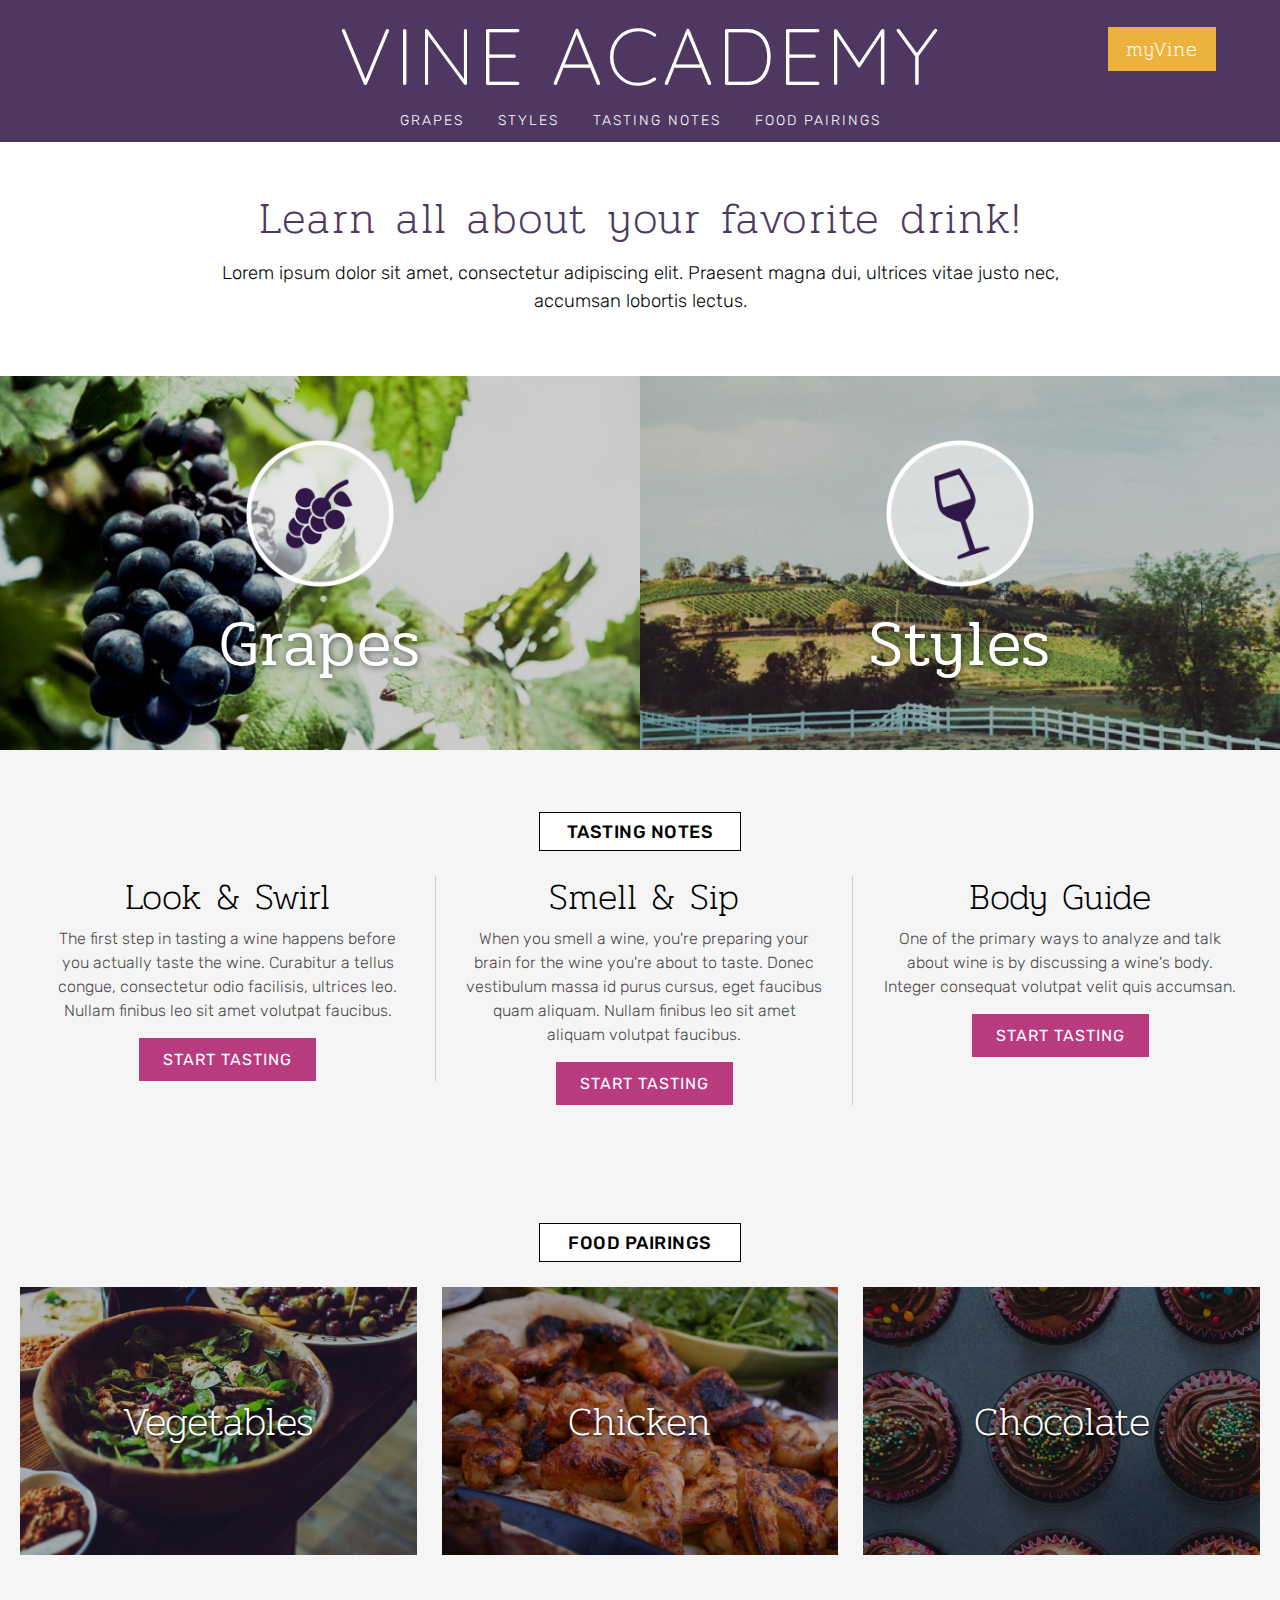
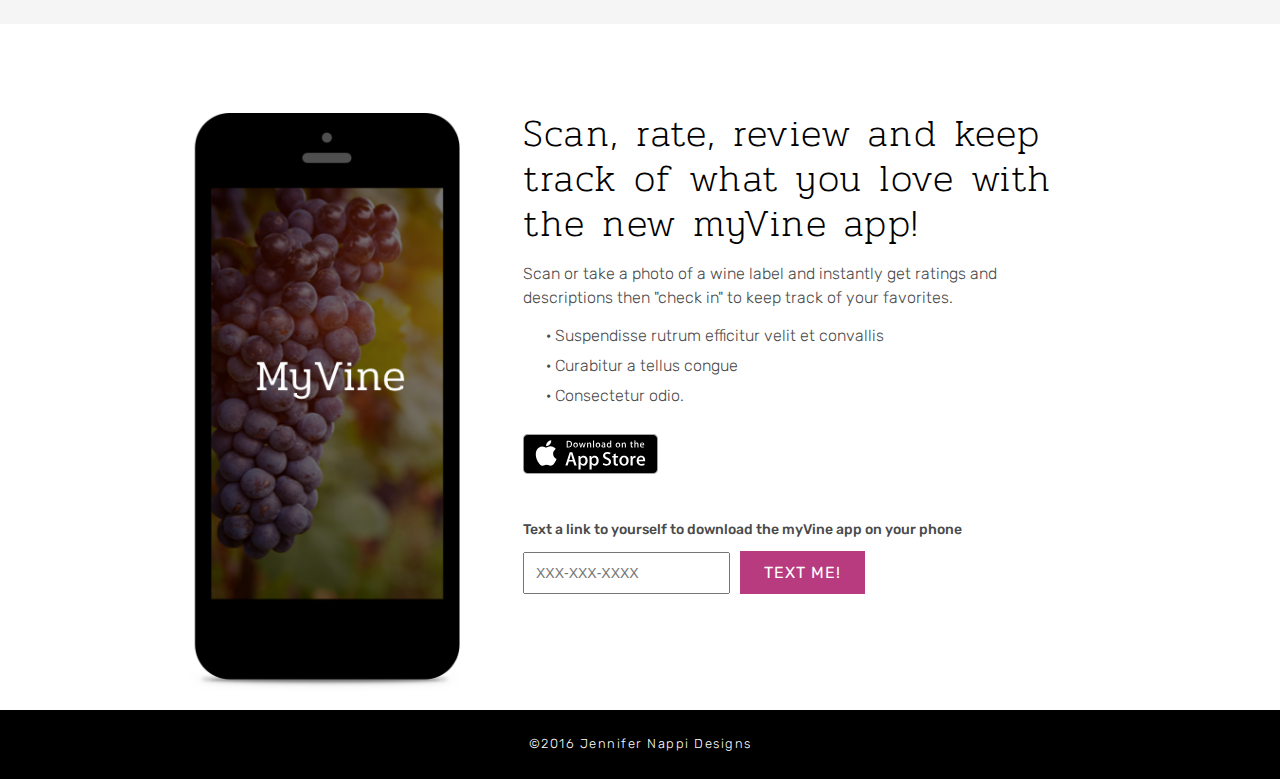
==== index.html @ 105e3cbd "changed js to https" ====
<html>

<head>
	<title>Vine Academy</title>

	<meta name="description" content="Learn all about wine">
	<meta name="viewport" content="width=device-width, initial-scale=1">

	<link href="https://fonts.googleapis.com/css?family=Pridi:200,300,400|Quicksand|Rubik:300,400,500" rel="stylesheet">

	<link rel="shortcut icon" href="images/favicon.ico" type="image/x-icon" />

	<link rel="stylesheet" href="css/reset.css">
	<link rel="stylesheet" href="css/styles.css">
	<link rel="stylesheet" href="css/animate.css">
</head>


<body>
	<div id="boundary">
		<div id="container">

			<!-- HEADER -->	
			<header> 
				<div class="largeHeader large">
					<div class="wrapper">
						<h1>Vine Academy</h1>
						<nav>
							<ul>
								<li><a href="grapes.html" class="standardNav">Grapes</a></li>
								<li><a href="winestyles.html" class="standardNav">Styles</a></li>
								<li><a href="tasting.html" class="standardNav">Tasting Notes</a></li>
								<li><a href="pairing.html" class="standardNav">Food Pairings</a></li>
							</ul>
						</nav>
						<button><a href="#">myVine</a></button>
						<!-- responsive nav -->
						<div class="mobileNav"> 
							<div class="menuBtn" id="menuBtn">&#9776;</div>
							<div class="responsiveMenu">
								<ul>
									<li><a href="grapes.html">Grapes</a></li>
									<li><a href="winestyles.html">Styles</a></li>
									<li><a href="tasting.html">Tasting Notes</a></li>
									<li><a href="pairing.html">Food Pairings</a></li>
									<li class="appButton"><a href="#" class="appButton">myVine</a></li>
								</ul>
							</div>
						</div><!-- responsive nav -->
					</div>
				</div>

				<div class="fixedHeader fixed">
					<div class="wrapper">
						<h1>Vine Academy</h1>
						<nav>
							<ul>
								<li><a href="grapes.html" class="standardNav">Grapes</a></li>
								<li><a href="winestyles.html" class="standardNav">Styles</a></li>
								<li><a href="tasting.html" class="standardNav">Tasting Notes</a></li>
								<li><a href="pairing.html" class="standardNav">Food Pairings</a></li>
								<li class="appButton"><a href="#" class="appButton">myVine</a></li>
							</ul>
						</nav>
						<!-- responsive nav -->
						<div class="mobileNav"> 
							<div class="menuBtn-fixed" id="menuBtn-fixed">&#9776;</div>
							<div class="responsiveMenu-fixed">
								<ul>
									<li><a href="grapes.html">Grapes</a></li>
									<li><a href="winestyles.html">Styles</a></li>
									<li><a href="tasting.html">Tasting Notes</a></li>
									<li><a href="pairing.html">Food Pairings</a></li>
									<li class="appButton"><a href="#" class="appButton">myVine</a></li>
								</ul>
							</div>
						</div><!-- responsive nav -->
					</div>
				</div>
			</header>


			<!-- INTRO -->
			<section class="wrapper">
				<div id="intro" class="clear">
					<h2>Learn all about your favorite drink!</h2>
					<p>Lorem ipsum dolor sit amet, consectetur adipiscing elit. Praesent magna dui, ultrices vitae justo nec, accumsan lobortis lectus.</p>
				</div>
			</section><!-- INTRO -->


			<!-- HERO TOUTS -->
			<section id="heroTouts">
				<div class="toutsWrapper">
					<a href="grapes.html">
					<div class="heroTout grapesTout alignleft">
						<img class="icon" src="images/grapesIcon_image.png">
						<!-- <p>Learn About<br><span>Grapes</span></p> -->
						<p class="grapesTitle">Grapes</p>
						<p class="grapesDek">Learn all about the different types of grapes.</p>
					</div>
					</a>
					<a href="winestyles.html">
					<div class="heroTout stylesTout alignleft">
						<img class="icon" src="images/stylesIcon_image.png">
						<!-- <p>Learn About<br><span>Styles</span></p> -->
						<p class='stylesTitle'>Styles</p>
						<p class="stylesDek">Learn all about the different styles of wine.</p>
					</div>
					</a>
				</div>
			</section><!-- LARGE TOUTS -->


			<!-- TASTING -->
			<section id="tastingWine" class="clear">
				<div class="wrapper">
					<div class="sectionTitleContainer">
						<div class="sectionTitleBox">
							<h5>Tasting Notes</h5>
						</div>
					</div>
					<div class="toutContainer">
						<div class="tout">
							<h2>Look &amp; Swirl</h2>
							<p>The first step in tasting a wine happens before you actually taste the wine. Curabitur a tellus congue, consectetur odio facilisis, ultrices leo. Nullam finibus leo sit amet volutpat faucibus.</p>
							<button><a href="#">Start Tasting</a></button>
						</div>

						<div class="tout">
							<h2>Smell &amp; Sip</h2>
							<p>When you smell a wine, you&apos;re preparing your brain for the wine you&apos;re about to taste. Donec vestibulum massa id purus cursus, eget faucibus quam aliquam. Nullam finibus leo sit amet aliquam volutpat faucibus.</p>
							<button><a href="#">Start Tasting</a></button>
						</div>

						<div class="tout">
							<h2>Body Guide</h2>
							<p>One of the primary ways to analyze and talk about wine is by discussing a wine&apos;s body. Integer consequat volutpat velit quis accumsan.</p>
							<button><a href="#">Start Tasting</a></button>
						</div>
					</div>
				</div>
			</section><!-- TASTING -->


			<!-- PAIRING -->
			<section id="pairingFood" class="clear">
				<div class="wrapper">
					<div class="sectionTitleContainer">
						<div class="sectionTitleBox">
							<h5>Food Pairings</h5>
						</div>
					</div>

					<div class="toutContainer effects">
						<div id="vegTout" class="img pairingTout">
							<img src="images/veg_image.jpg" alt="Vegetables">
							<h2 class="pairingToutTitle">Vegetables<br><span class="dek">Make the process of squeezing veggies into your diet more delicious!</span></h2>
							<div class="overlay">
								<a href="#" class="expand"></a>
								<p>We're all trying to squeeze more veggies into our diets. Learning to pair wine with vegetables makes the process even more delicious!</p>
								<button class="overlayButton"><a href="#">Read More</a></button>
							</div>
						</div>
						<div id="chickenTout" class="img pairingTout">
							<img src="images/chicken_image.jpg" alt="Chicken">
							<h2 class="pairingToutTitle">Chicken<br><span class="dek">The tricks to figuring out what style of wine best pairs with poultry.</span></h2>
							<div class="overlay">
								<a href="#" class="expand"></a>
								<p>What wine goes with chicken seems like a straightforward question. Learn the tricks to figuring out what style of wine best pairs with different types of poultry.</p>
								<button class="overlayButton"><a href="#">Read More</a></button>
							</div>
						</div>
						<div id="chocTout" class="img pairingTout">
							<img src="images/chocolate_image.jpg" alt="Chocolate">
							<h2 class="pairingToutTitle">Chocolate<br><span class="dek">Chocolate. Wine. Two of the greatest things in existence.</span></h2>
							<div class="overlay">
								<a href="#" class="expand"></a>
								<p>Chocolate. Wine. Two of the greatest things in existence. So what happens if you put the two together? Magic, that's what.</p>
								<button class="overlayButton"><a href="#">Read More</a></button>
							</div>
						</div>
					</div>
				</div>
			</section><!-- PAIRING -->


			<!-- APP TOUT -->
			<section id=appTout class="clear">
				<div class="wrapper">
					<section class="appSection">
						<!-- <section class="appContent"> -->
						<div class="device alignleft">
							<img src="images/app.png" alt="App Image" class="appImage">
						</div>
						<div id="appCopy" class="alignleft">
							<h2>Scan, rate, review and keep track of what you love with the new myVine app!</h2>
							<p>Scan or take a photo of a wine label and instantly get ratings and descriptions then "check in" to keep track of your favorites.</p>
							<p class="bullets">&middot; Suspendisse rutrum efficitur velit et convallis<br>
								&middot; Curabitur a tellus congue<br>
								&middot; Consectetur odio.</p>
								<img src="images/Download_on_the_App_Store_Badge_US-UK_135x40.svg" alt="App Store" class="appStoreBadge">
								<div id="textLink">
									<p>Text a link to yourself to download the myVine app on your phone</p>
									<input id="phoneNumber" type="text" placeholder="XXX-XXX-XXXX" />
									<button id="textButton"><a>text me!</a></button>
									<div id="alertBox"></div>
								</div>
							</div>
							<!-- </section> -->
						</section>
					</div>
				</section><!-- APP TOUT -->




				<!-- FOOTER -->
				<footer>
					<div class="wrapper">
						<p>&copy;2016 Jennifer Nappi Designs</p>
					</div>
				</footer><!-- FOOTER -->


			</div> <!-- Container -->

		</div> <!-- Boundary -->

		<script src="https://ajax.googleapis.com/ajax/libs/jquery/2.1.3/jquery.min.js"></script>
		<!-- <script src="https://code.jquery.com/ui/1.12.0/jquery-ui.js"></script> -->

		<script src="js/vineAcademy.js"></script>

	</body>

	</html>
---- css/styles.css ----
//font-family: 'Rubik', sans-serif;
//font-family: 'Quicksand', sans-serif;
//font-family: 'Pridi', serif;

/* ----- SETUP ----- */

.alignright {
	float: right;
}

.alignleft {
	float: left;
}

.clear {
	clear: both;
}


/* ----- BASE STYLES ----- */

#boundary {
	background-color: #E9E9E9;
}

#container {
	max-width: 1600px;
	margin: 0 auto;
	display: block;
	background-color: white;
    box-shadow: 0px 1px 8px rgba(0, 0, 10, .3);
    position: relative;
}

.wrapper {
	max-width: 1240px;
	margin: 0 auto;
}

body {
	color: #4A4A4A;
	font-size: 16px;
	line-height: 1.5;
	font-family: 'Rubik', Arial, sans-serif;
	font-weight: 300;
	background-color: #FFFFFF;
}

button {
	background-color: #B83A7F;
	padding: 12px;
	border: none;
	margin: 0 auto;
	display: block;
	transition: all 0.3s ease 0s;
}

button a {
	color: #FFFFFF;
	text-transform: uppercase;
	text-decoration: none;
	font-family: 'Rubik', arial, sans-serif;
	font-size: 16px;
	font-weight: 400;
	letter-spacing: 1px;
	padding: 12px;
}

button:hover {
	background-color: #871B56;
}

button:focus {
	outline: 0;
}

.sectionTitleContainer {
	padding-top: 5%;
}

.sectionTitleBox {
	background-color: #FFFFFF;
	border: 1px solid black;
	max-width: 200px;
	margin: 0 auto;
}

.sectionTitleBox h5 {
	color: black;
	text-transform: uppercase;
	padding: 3% 0% 2% 0%;
	text-align: center;
	letter-spacing: .5;
	font-size: 18px;
	font-weight: 500;
}


/* ----- HEADER - Base Styles ----- */


header h1 {
	font-family: 'Quicksand', sans-serif;
	color: #FFFFFF;
	font-weight: lighter;
	text-transform: uppercase;
	letter-spacing: 3px;
}

header ul {
	text-align: center;
}

header ul li {
	display: inline-block;
}

header ul li a.standardNav {
	color: white;
	text-decoration: none;
	text-transform: uppercase;
	letter-spacing: 2px;
	font-size: 14px;
	margin: 0px 15px 0px 15px;
	padding-bottom: 2px;
	position: relative;
}

header ul li a.standardNav:hover {
	color: white;
}

header ul li a.standardNav:before {
	content: "";
	position: absolute;
	width: 100%;
	height: 2px;
	bottom: 0;
	left: 0;
	background-color: #B83A7F;
	visibility: hidden;
	-webkit-transform: scaleX(0);
	transform: scaleX(0);
	-webkit-transition: all 0.3s ease-in-out 0s;
	transition: all 0.3s ease-in-out 0s;
}

header ul li a.standardNav:hover:before {
	visibility: visible;
	-webkit-transform: scaleX(1);
	transform: scaleX(1);
}


/* ----- HEADER - LARGE ----- */

.largeHeader {
	background-color: #4E3862;
	width: 100%;
	/*overflow: hidden;*/
	z-index: 9;
}

.large {
	margin-top: 0px;
}

.largeHeader h1 {
	font-size: 80px;
	text-align: center;
	margin: 0px;
	padding: 15px 0px 0px 0px;
	line-height: 1;
}

.largeHeader button {
	background-color: #EDB23E;
	position: absolute;
    top: 27px;
    right: 5%;
	display: inline-block;
	transition: all 0.3s ease 0s;
	padding: 6px;
}

.largeHeader button a {
	font-family: 'Pridi', serif;
	color: white;
	text-transform: none;
	font-weight: 200;
	font-size: 20px;
}

.largeHeader button:hover {
	background-color: #E59800;
}

.largeHeader ul {
	/*margin: 0 auto;*/
	padding: 13px 0px 10px 0px;
}


/* ----- HEADER - FIXED ----- */

.fixedHeader {
    position:fixed;
    top:0;
    width:100%;
    background-color: #4E3862;
    box-shadow: 0px 1px 5px rgba(0, 0, 0, .5);
    transition: all ease .5s;
    z-index: 9;
    max-width: 1600px;
}

.fixed {
	margin-top: -150px;
}

.fixedHeader h1 {
	font-size: 44px;
	color: #FFFFFF;
	padding-top: 15px;
	margin-left: 3%;
	padding: 0px;
	float: left;
}

.fixedHeader nav {
	float: right;
}

.fixedHeader ul {
	padding: 12px 15px 10px 0px;
}

.fixedHeader ul li a.standardNav {
    margin: 0px 0px 0px 20px;
}

.fixedHeader ul li.appButton {
	background-color: #EDB23E;
	padding: 6px 10px;
	margin-left: 20px;
	transition: all 0.3s ease-in-out 0s;
}

.fixedHeader ul li.appButton:hover {
	background-color: #E59800;
}

.fixedHeader ul li a.appButton {
	font-family: 'Pridi', serif;
	color: white;
	text-transform: none;
	text-decoration: none;
	font-weight: 200;
	font-size: 20px;
	letter-spacing: 1px;
	padding: 2%;
}


/* ----- RESPONSIVE NAV ----- */

#mobileNav {
	/*float: right;*/
	/*display: none;*/
}

.menuBtn, .menuBtn-fixed {
	background: none;
 	position: absolute;
	top: 0;
	left: 0;
	line-height: 45px;
	padding: 7px 15px 0px 15px;
	color: #fff;
	border: 0;
	font-size: 1.4em;
	font-weight: bold;
	cursor: pointer;
	outline: none;
	display: none;
	z-index: 11;
}

.responsiveMenu, .responsiveMenu-fixed {
	display: none;
	transition: all 0.3s ease 0s;
	z-index: 5;
}

.responsiveMenu ul, .responsiveMenu-fixed ul {
	background-color: rgba(255, 255, 255, 0.95);
	text-align: left;
	width: 200px;
	box-shadow: 0px 1px 8px rgba(0, 0, 10, .3);
	position: fixed;
	z-index: 6;
	left: 0;
	padding: 13px 0px 0px 0px;
}

.responsiveMenu li, .responsiveMenu-fixed li {
	display: block;
	padding: 7% 3%;
}

.responsiveMenu a, .responsiveMenu-fixed a {
	color: #311748;
	text-decoration: none;
	text-transform: uppercase;
	letter-spacing: 1px;
	font-size: 14px;
	font-weight: 500;
	margin: 0px 15px 0px 15px;
	padding-bottom: 2px;
	position: relative;
}

.responsiveMenu a:hover, .responsiveMenu-fixed a:hover {
	color: #B83A7F;
}

.responsiveMenu ul li.appButton, .responsiveMenu-fixed ul li.appButton {
	background-color: #EDB23E;
	padding: 10px 15px;
	margin-top: 4%;
}

.responsiveMenu ul li a.appButton, .responsiveMenu-fixed ul li a.appButton {
	font-family: 'Pridi', serif;
	color: white;
	text-transform: none;
	text-decoration: none;
	font-weight: 200;
	font-size: 20px;
	letter-spacing: 1px;
	padding-right: 18%;
}


/* ----- INTRO ----- */

#intro {
	margin: 0 auto;
	max-width: 900px;
	padding: 2%;
}

#intro h2 {
	text-align: center;
	font-family: 'Pridi', serif;
	font-weight: 200;
	font-size: 2.75em;
	color: #4E3862;
	letter-spacing: 1.5;
	line-height: 1.1;
	padding: 3% 0% 1% 0%;
}

#intro p {
	text-align: center;
	font-size: 1.15em;
	line-height: 1.5;
	color: black;
	padding: 1% 0% 4% 0%;
}


/* ----- HERO TOUTS ----- */

.toutsWrapper {
	/* taking this out allows images to be full width of browwser
	max-width: 1240px;*/
	margin: 0 auto;
}

.heroTout {
	padding: 0% 0%;
	/*margin: 0px 0px 30px 0px;*/
	display: inline-block;
}

.grapesTout {
	background: url("../images/AboutGrapes_hpimage.jpg") left center no-repeat;
	background-size: cover;
	width: 50%;
	display: inline-block;
	overflow: hidden;
}

.stylesTout {
	background: url("../images/AboutStyles_hpimage.jpg") right center no-repeat;
	background-size: cover;
	width: 50%;
	display: inline-block;
	overflow: hidden;
}

.icon {
    display: block;
    max-width: 23%;
    margin: 0 auto;
    padding: 10% 0 6% 0;
}

.grapesTitle, .stylesTitle {
	font-family: 'Pridi', serif;
    color: white;
    letter-spacing: 2;
    line-height: 26px;
    text-shadow: 1px 1px 7px rgba(0, 0, 0, .6);
    font-size: 5vw;
    text-align: center;
    padding: 1% 0 4% 0%;
}

.grapesDek, .stylesDek {
	color: white;
    font-size: 1.25vw;
    font-family: 'Rubik', Arial, sans-serif;
    font-weight: 300;
    letter-spacing: 1;
    line-height: 1.75;
    text-shadow: 1px 1px 7px rgba(0, 0, 0, .6);
    text-align: center;
    padding: 2% 8% 4% 8%;
	background: linear-gradient(bottom, rgba(0,0,0,.9), rgba(0,0,0,0));
  	background: -webkit-linear-gradient(bottom, rgba(0,0,0,.9), rgba(0,0,0,0));
  	background: -moz-linear-gradient(bottom, rgba(0,0,0,.9), rgba(0,0,0,0));
  	-webkit-animation-duration: .5s;
  	-moz-animation-duration: .5s;
  	animation-duration: .5s;
  	opacity: 0;
}

/* ----- TASTING ----- */

#tastingWine {
	background-color: #F5F5F5;
	overflow: hidden;
	width: 100%;
	padding-bottom: 2%;
}

.toutContainer {
	/*width: 100%;*/
	padding: 2% 0%;
}

.tout {
	width: 29%;
	padding: 0% 2.25%;
	border-right: 1px solid #cccccc;
	margin: 0px 0px 30px 0px;
	display: inline-block;
	float: left;
}

.tout:last-child {
	border: none;
	padding-right: 0px;
}

.toutContainer h2 {
	text-align: center;
	font-family: 'Pridi', serif;
	font-weight: 200;
	font-size: 36px;
	line-height: 1.15;
	color: black;
	padding: 0px 0px 10px 0px;
}

.tout p {
	padding: 0px 0px 15px 0px;
	text-align: center;
}


/* ----- PAIRING ----- */

#pairingFood {
	background-color: #F5F5F5;
	overflow: hidden;
	width: 100%;
	padding-bottom: 5%;
}

.pairingTout {
	margin: 0% 2% 4% 0%;
	/*display: inline-block;*/
}

.pairingTout:last-child {
	margin-right: 0%;
}

.effects .img {
  position: relative;
  float: left;
  margin-bottom: 5px;
  width: 32%;
  overflow: hidden;
}

.effects .img img {
  display: block;
  margin: 0;
  padding: 0;
  max-width: 100%;
  height: auto;
  position: absolute;
  overflow: hidden;
}

.overlay {
  display: block;
  position: absolute;
  z-index: 2;
  background: rgba(0, 0, 0, 0.7);
  overflow: hidden;
  -webkit-transition: all 0.65s;
  -moz-transition: all 0.65s;
  -o-transition: all 0.65s;
  transition: all 0.65s;
  bottom: 0;
  left: 0;
  right: 0;
  width: 100%;
  height: 0;
}

a.expand {
  display: block;
  position: absolute;
  z-index: 3;
  left: 0;
  right: 0;
  bottom: 50%;
  margin: 0 auto -30px auto;
}

.img.hover .overlay {
  height: 100%;
}

.pairingTout h2 {
	text-align: center;
	font-family: 'Pridi', serif;
	font-weight: 200;
	font-size: 40px;
	color: white;
	text-shadow: 1px 1px 3px rgba(0, 0, 0, .75);
	position: relative;
	padding: 28% 0;
	background-color: rgba(0, 0, 0, .3);
}

.pairingTout .dek {
	padding: 3% 10% 0% 10%;
    color: white;
    text-align: center;
    text-shadow: 1px 1px 3px rgba(0, 0, 0, .85);
    position: relative;
    display: none;
	font-size: 16px;
	line-height: 1.5;
	font-family: 'Rubik', Arial, sans-serif;
	font-weight: 300;
}

.pairingTout .overlay p {
	padding: 8% 6% 3% 6%;
    font-family: 'Pridi', serif;
    font-weight: 200;
    letter-spacing: 1;
    color: white;
    text-align: center;
    display: block;
    line-height: 1.35;
    font-size: 18px;
}

.overlayButton {
	padding: 12px 6px;
}

.overlayButton a {
	font-size: 14px;
	padding: 12px;
}

/* ----- APP TOUT ----- */


#appTout .appSection {
	max-width: 900px;
    margin: 0px auto;
    padding: 6%;
}

#appTout .device {
	max-width: 280px;
	width: 30%
}

#appTout .appImage {
	margin: 5% 5% 6% 0%;
	max-width: 280px;
	width: 100%;
}

#appCopy {
	max-width: 63%;
    margin-left: 7%;
}

#appTout h2 {
	font-family: 'Pridi', serif;
	font-weight: 200;
	font-size: 38px;
	color: black;
	letter-spacing: 1.5;
	line-height: 45px;
	padding: 2% 0% 1% 0%;
}

#appTout p {
	padding-top: 2%;
}

#appTout .bullets {
	padding: 2% 0% 0% 4%;
	line-height: 30px;
}

#appTout .appStoreBadge {
	padding: 4% 0;
}

#appTout #textLink {
	margin: 2% 0 0 0;
}

#appTout #textLink p {
	font-weight: 500;
	font-size: 14px;
}

#appTout #textLink input {
	padding: 11px;
	font-size: 14px;
	margin-top: 2%
}

#appTout #textLink button {
	display: inline-block;
	margin: 2% 1%;
}

#alertBox {
	font-size: 13px;
	font-weight: 500;
	padding: 2% 0;
	opacity: 0;
}

#textLink input:focus {
	outline: 0;
}



/* ----- FOOTER ----- */


footer {
	background-color: black;
	width: 100%;
	overflow: hidden;
}

footer p {
	font-size: 13px;
	letter-spacing: 1.5;
	text-align: center;
	color: white;
	padding: 2% 0%;
}




/**** media query ****/
@media (max-width: 1024px) {
	.fixedHeader ul li.appButton {
		display: none;
	}
	.fixedHeader ul {
   		margin-top: 10px;
	}
	.largeHeader button {
		display: none;
	}
	#appTout h2 {
		font-size: 34px;
	}

  /* hero touts */
  	.grapesDek, .stylesDek {
	    font-size: 1.5vw;
	    padding: 1% 6% 4% 6%;
	    line-height: 1.5;
	}

  /* pairing touts */
	.pairingTout .overlay p {
		font-size: 16px;
		line-height: 1.25;
		padding: 8% 8% 4% 8%;
	}
}

/**** media query ****/
@media (max-width: 900px) {
  /* header */
	.menuBtn-fixed {
		display: block;
	}
	.fixedHeader h1 {
		font-size: 40px;
		text-align: center;
		float: none;
	}
	.fixedHeader nav {
		display: none;
	}
	.fixedHeader {
		height: inherit;
	}
	.fixedHeader ul {
		margin: 0;
	}
	.fixedHeader ul li.appButton {
		display: block;
		margin: 0;
	}

  /* hero touts */
  	.grapesDek, .stylesDek {
	    font-size: 1.75vw;
	    padding: 1% 4% 4% 4%;
	}

  /* pairing tout */
	.pairingTout h2 {
		font-size: 34px;
		padding: 28% 0;
	}
	.pairingTout .overlay p {
		font-size: 14px;
	}

  /* app tout */
	#appCopy {
    	max-width: 60%;
	}
	#appTout h2 {
		font-size: 30px;
		line-height: 36px;
	}
	#appTout p {
    	font-size: 16px;
	}
	#appTout #textlink p {
    	font-size: 13px;
	}
}


/**** media query ****/
@media (max-width: 700px) {

  /* header */
	.largeHeader h1 {
		font-size: 62px;
		padding: 15px 0px 0px 0px;
	}


  /* intro */
	#intro h2 {
		font-size: 2.5em;
		/*margin-top: 10%;*/
	}
	#intro p {
		font-size: 18px;
		padding: 2% 0% 3% 0%;
	}

  /* hero touts */
	.grapesTout {
		width: 100%; 
	}
	.stylesTout {
		width: 100%; 
	}
	.icon {
		max-width: 25%;
	}
	.grapesTitle, .stylesTitle {
		font-size: 12vw;
	}
  	.grapesDek, .stylesDek {
	    font-size: 2.75vw;
	    padding: 3% 4% 4% 0;
	}

  /* section titles */
	.sectionTitleBox {
		max-width: 150px;
		margin: 5px auto;
	}

	.sectionTitleBox h5 {
		font-size: 15px;
	}

  /* tasting wine touts */
	.tout {
		width: 85%;
    	border: none;
    	display: block;
    	margin: 0 auto 30px auto;
    	float: none;
	}
	.toutContainer h2 {
		padding: 0;
	}
	.toutContainer p {
		padding: 12px 20px;
	}


  /* pairing touts */
	.effects .img {
		width: 85%;
    	border: none;
    	display: block;
    	margin: 0 auto 10px auto;
    	float: none;
	}
	.pairingTout h2 {
		padding: 25% 0;
		font-size: 44px;
	}
	.pairingTout:last-child {
		margin: 0 auto 30px auto;
	}
	.pairingTout .overlay p {
		font-size: 18px;
		line-height: 1.5;
		padding: 15% 8% 6% 8%;
	}
}


/*********************************/
@media (max-width: 560px) {

  /* header */
	.largeHeader {
		position: fixed;
		margin-bottom: 30px;
		box-shadow: 0px 1px 5px rgba(0, 0, 0, .5);
	}
	.largeHeader h1 {
		font-size: 28px;
		padding: 10px 0px;
		text-align: center;
	}
	.fixedHeader {
		display: none;
	}
	.fixedHeader .mobileNav {
		display: none;
	}
	.responsiveMenu ul {
		position: fixed;
	}

  /* large header responsive */
	.menuBtn {
		display: block;
	    padding-top: 3px;
	}
	.largeHeader nav {
		display: none;
	}

  /* fixed header responsive */
	.fixedHeader h1 {
		display: none;
	}

	.fixedHeader nav {
		display: none;
	}

  /* intro */
	#intro h2 {
		font-size: 2.25em;
		margin-top: 50px;
	}
	#intro p {
		font-size: 16px;
		padding: 2% 0% 3% 0%;
	}

  /* pairing touts */
	.pairingTout h2 {
		font-size: 36px;
		padding: 15% 0;
		background-color: rgba(0, 0, 0, .5);
	}
	.pairingTout .dek {
		display: block;
	}
	.pairingTout .overlay p {
		display: none;
	}
	.overlay {
  		display: none;
  	}

  /* app tout */
	#appTout .device {
		display: none;
	}
	#appCopy {
    	max-width: 100%;
    	margin-left: 0;
	}
}
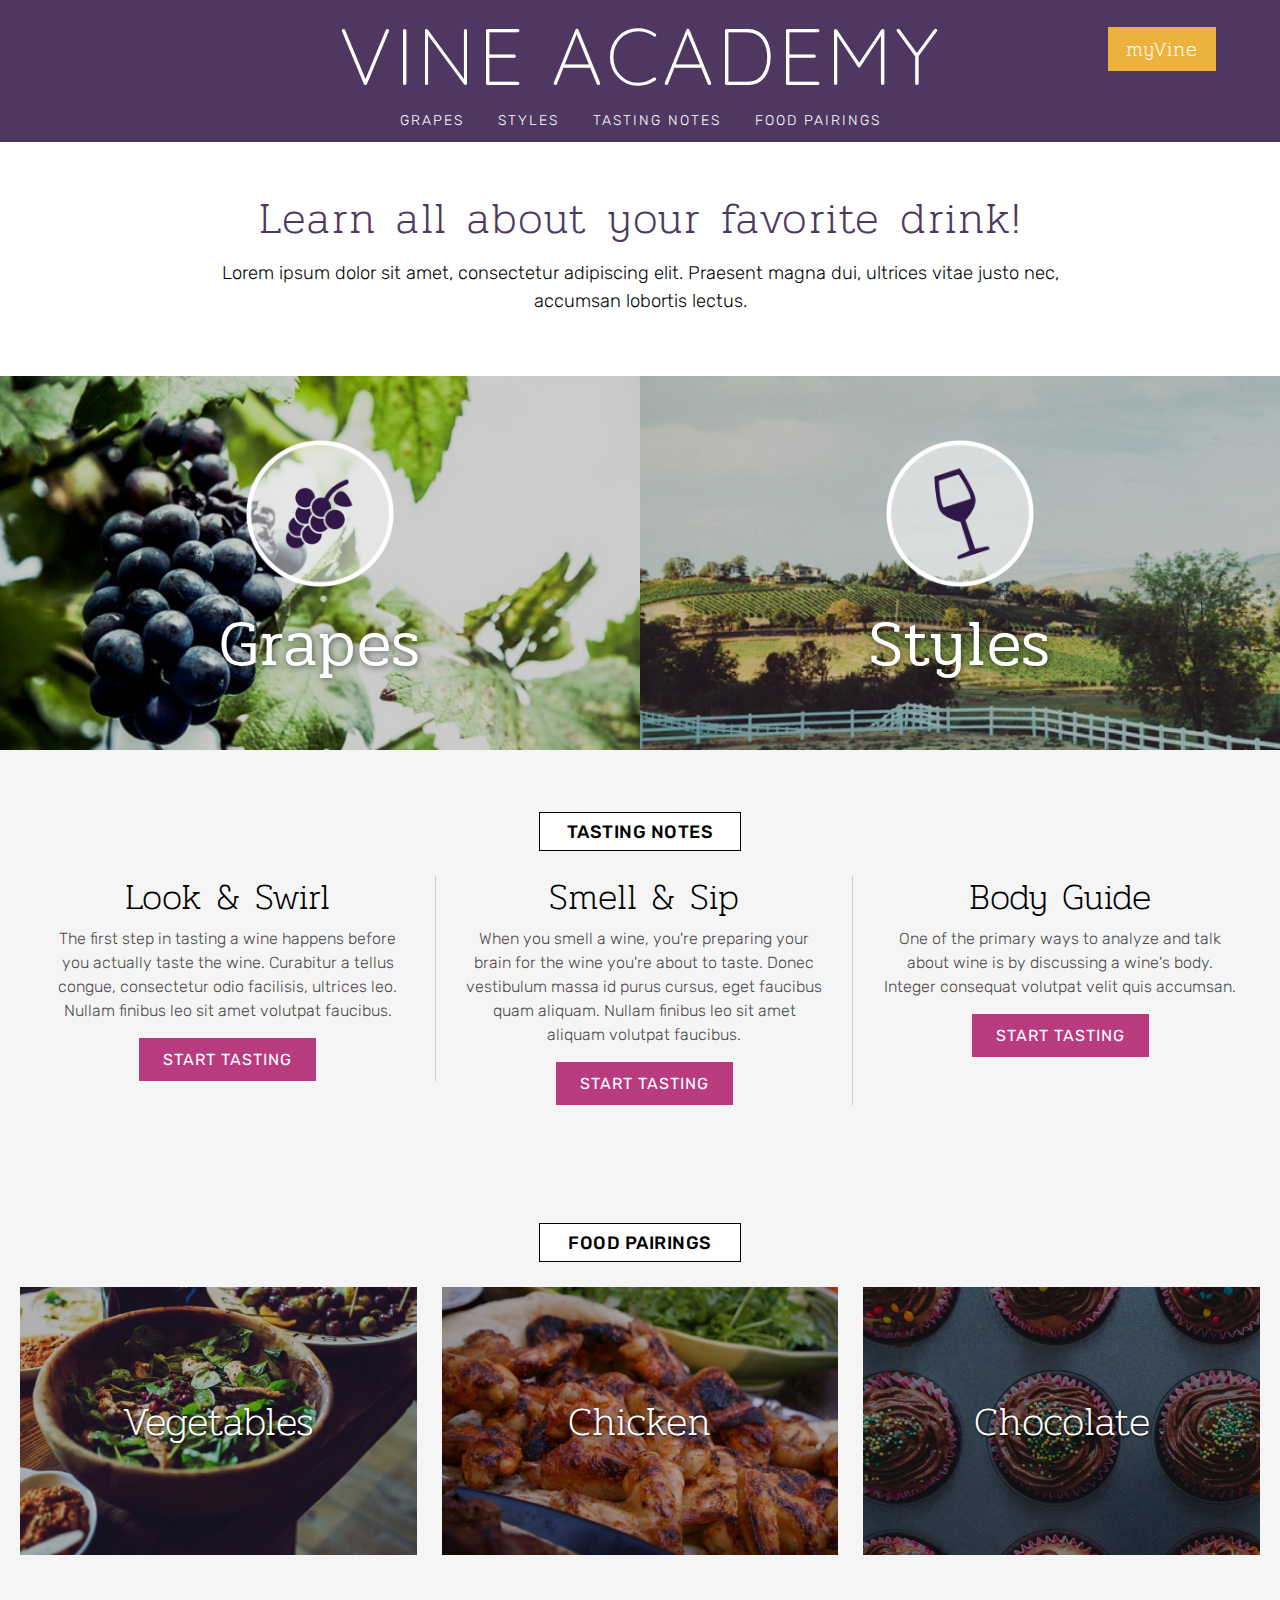
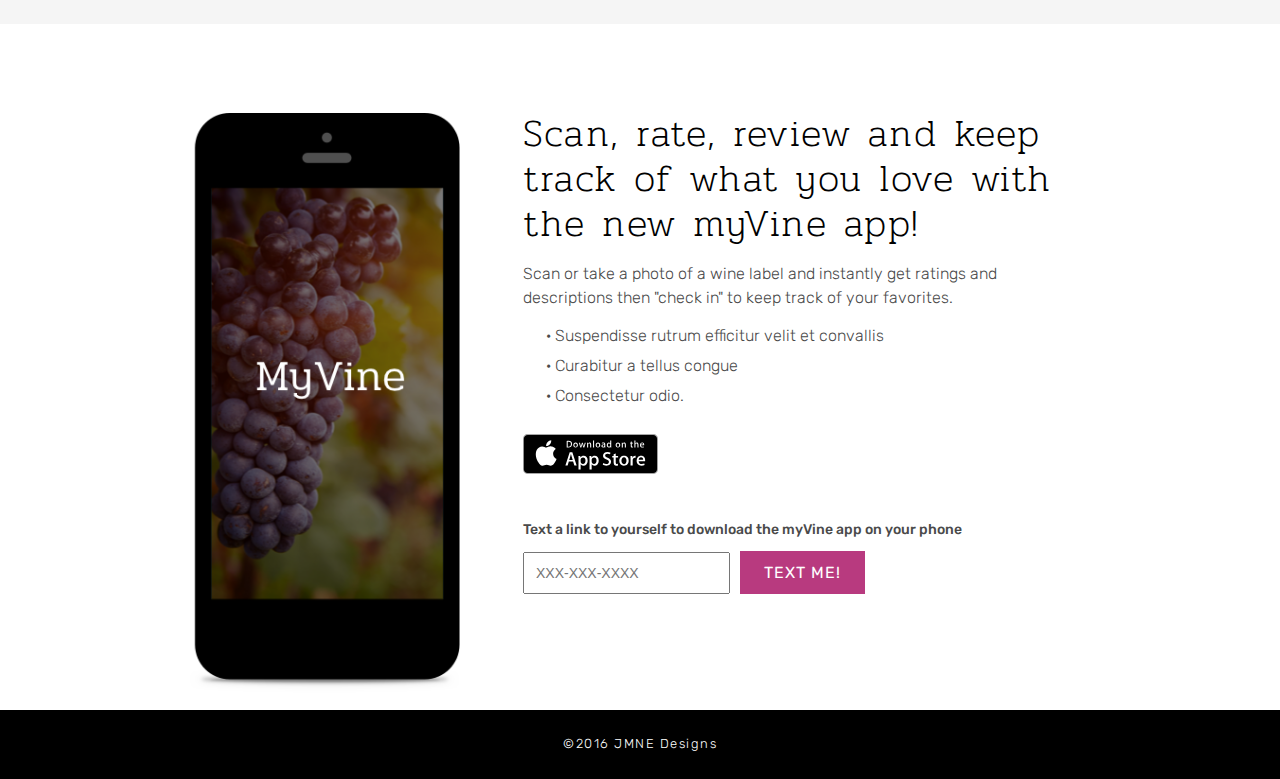
==== commit 2a1cfeb4: "additional content" ====
--- a/index.html
+++ b/index.html
@@ -218,7 +218,7 @@
 				<!-- FOOTER -->
 				<footer>
 					<div class="wrapper">
-						<p>&copy;2016 Jennifer Nappi Designs</p>
+						<p>&copy;2016 JMNE Designs</p>
 					</div>
 				</footer><!-- FOOTER -->
 
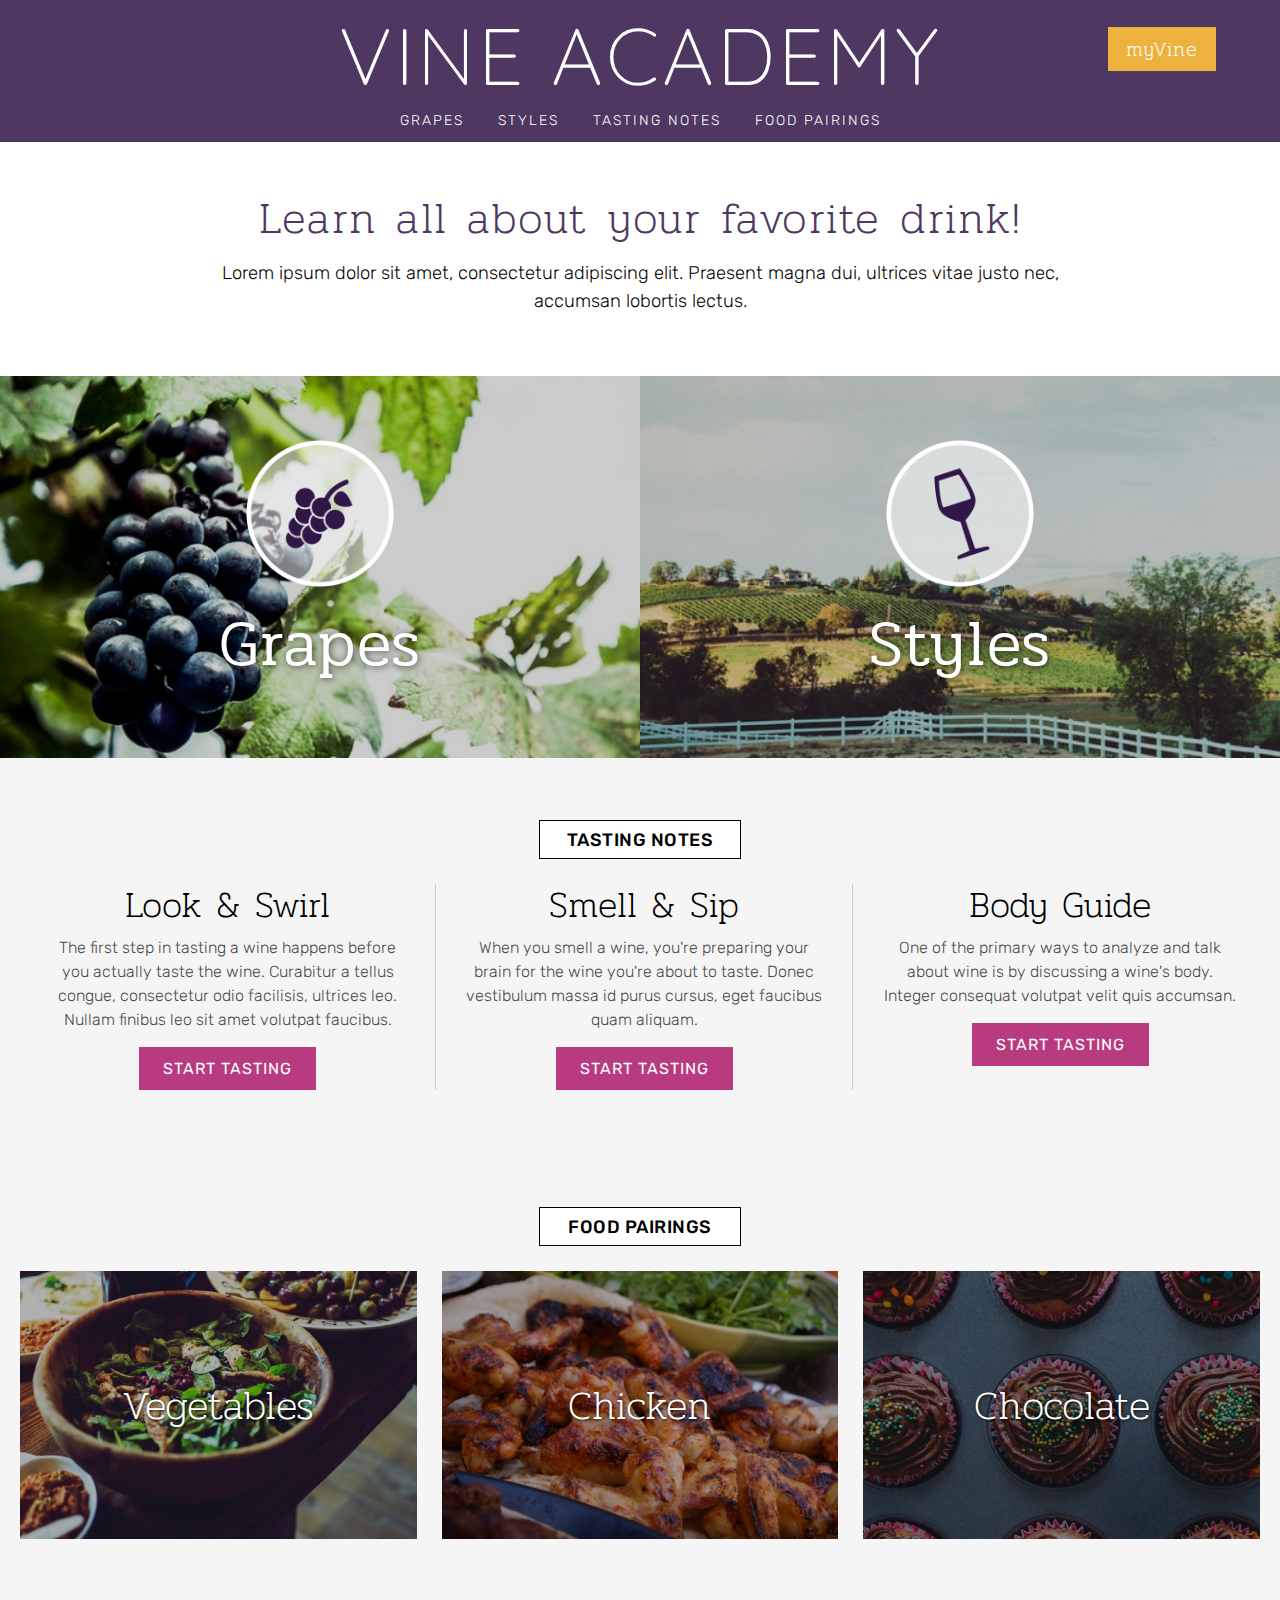
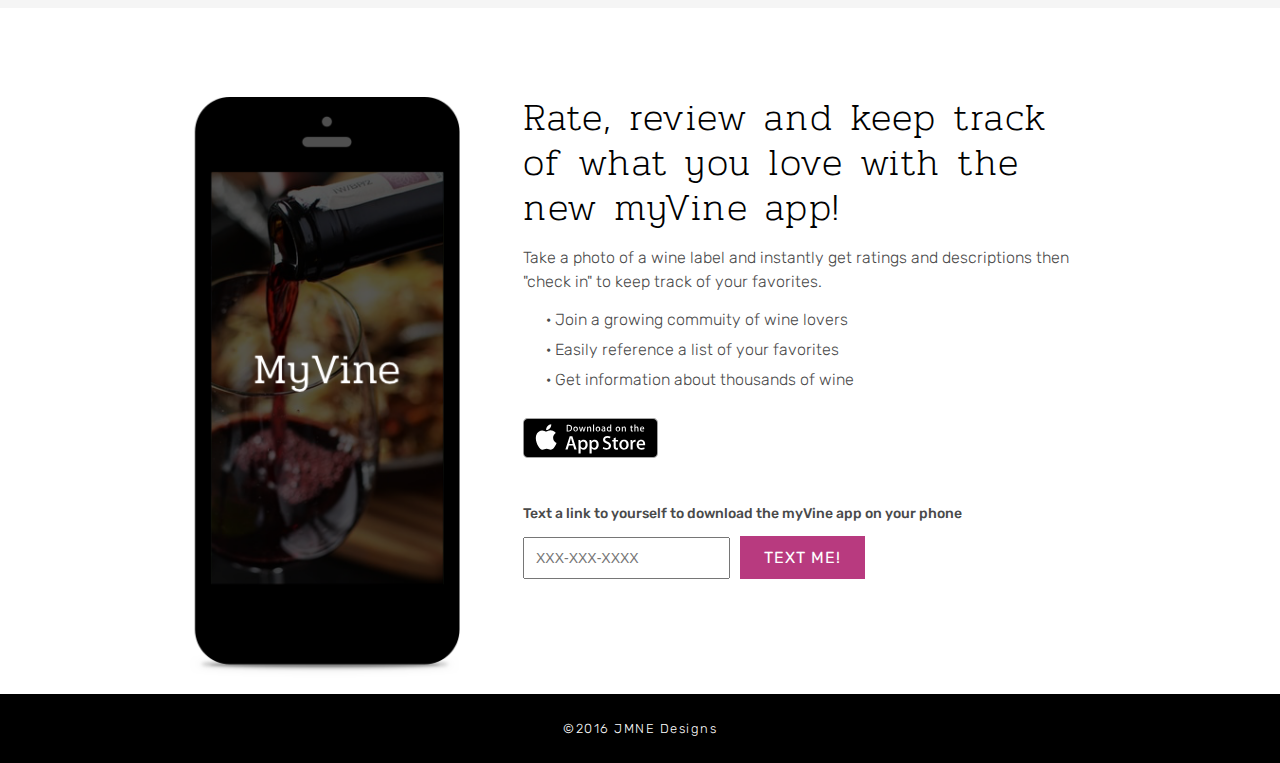
==== commit 6760dd7d: "copy/image/code updates" ====
--- a/index.html
+++ b/index.html
@@ -129,7 +129,7 @@
 
 						<div class="tout">
 							<h2>Smell &amp; Sip</h2>
-							<p>When you smell a wine, you&apos;re preparing your brain for the wine you&apos;re about to taste. Donec vestibulum massa id purus cursus, eget faucibus quam aliquam. Nullam finibus leo sit amet aliquam volutpat faucibus.</p>
+							<p>When you smell a wine, you&apos;re preparing your brain for the wine you&apos;re about to taste. Donec vestibulum massa id purus cursus, eget faucibus quam aliquam.</p>
 							<button><a href="#">Start Tasting</a></button>
 						</div>
 
@@ -194,11 +194,11 @@
 							<img src="images/app.png" alt="App Image" class="appImage">
 						</div>
 						<div id="appCopy" class="alignleft">
-							<h2>Scan, rate, review and keep track of what you love with the new myVine app!</h2>
-							<p>Scan or take a photo of a wine label and instantly get ratings and descriptions then "check in" to keep track of your favorites.</p>
-							<p class="bullets">&middot; Suspendisse rutrum efficitur velit et convallis<br>
-								&middot; Curabitur a tellus congue<br>
-								&middot; Consectetur odio.</p>
+							<h2>Rate, review and keep track of what you love with the new myVine app!</h2>
+							<p>Take a photo of a wine label and instantly get ratings and descriptions then "check in" to keep track of your favorites.</p>
+							<p class="bullets">&middot; Join a growing commuity of wine lovers<br>
+								&middot; Easily reference a list of your favorites<br>
+								&middot; Get information about thousands of wine</p>
 								<img src="images/Download_on_the_App_Store_Badge_US-UK_135x40.svg" alt="App Store" class="appStoreBadge">
 								<div id="textLink">
 									<p>Text a link to yourself to download the myVine app on your phone</p>
--- a/css/styles.css
+++ b/css/styles.css
@@ -295,7 +295,7 @@
 .responsiveMenu ul, .responsiveMenu-fixed ul {
 	background-color: rgba(255, 255, 255, 0.95);
 	text-align: left;
-	width: 200px;
+	width: 180px;
 	box-shadow: 0px 1px 8px rgba(0, 0, 10, .3);
 	position: fixed;
 	z-index: 6;
@@ -420,14 +420,14 @@
 
 .grapesDek, .stylesDek {
 	color: white;
-    font-size: 1.25vw;
+    font-size: 1.05vw;
     font-family: 'Rubik', Arial, sans-serif;
     font-weight: 300;
     letter-spacing: 1;
     line-height: 1.75;
     text-shadow: 1px 1px 7px rgba(0, 0, 0, .6);
     text-align: center;
-    padding: 2% 8% 4% 8%;
+    padding: 4% 8% 4% 8%;
 	background: linear-gradient(bottom, rgba(0,0,0,.9), rgba(0,0,0,0));
   	background: -webkit-linear-gradient(bottom, rgba(0,0,0,.9), rgba(0,0,0,0));
   	background: -moz-linear-gradient(bottom, rgba(0,0,0,.9), rgba(0,0,0,0));
@@ -756,6 +756,11 @@
 	    padding: 1% 4% 4% 4%;
 	}
 
+  /* tasting touts */
+	.toutContainer p {
+		font-size: 15px;
+	}
+
   /* pairing tout */
 	.pairingTout h2 {
 		font-size: 34px;
@@ -770,11 +775,11 @@
     	max-width: 60%;
 	}
 	#appTout h2 {
-		font-size: 30px;
-		line-height: 36px;
+		font-size: 28px;
+    	line-height: 34px;
 	}
 	#appTout p {
-    	font-size: 16px;
+    	font-size: 15px;
 	}
 	#appTout #textlink p {
     	font-size: 13px;
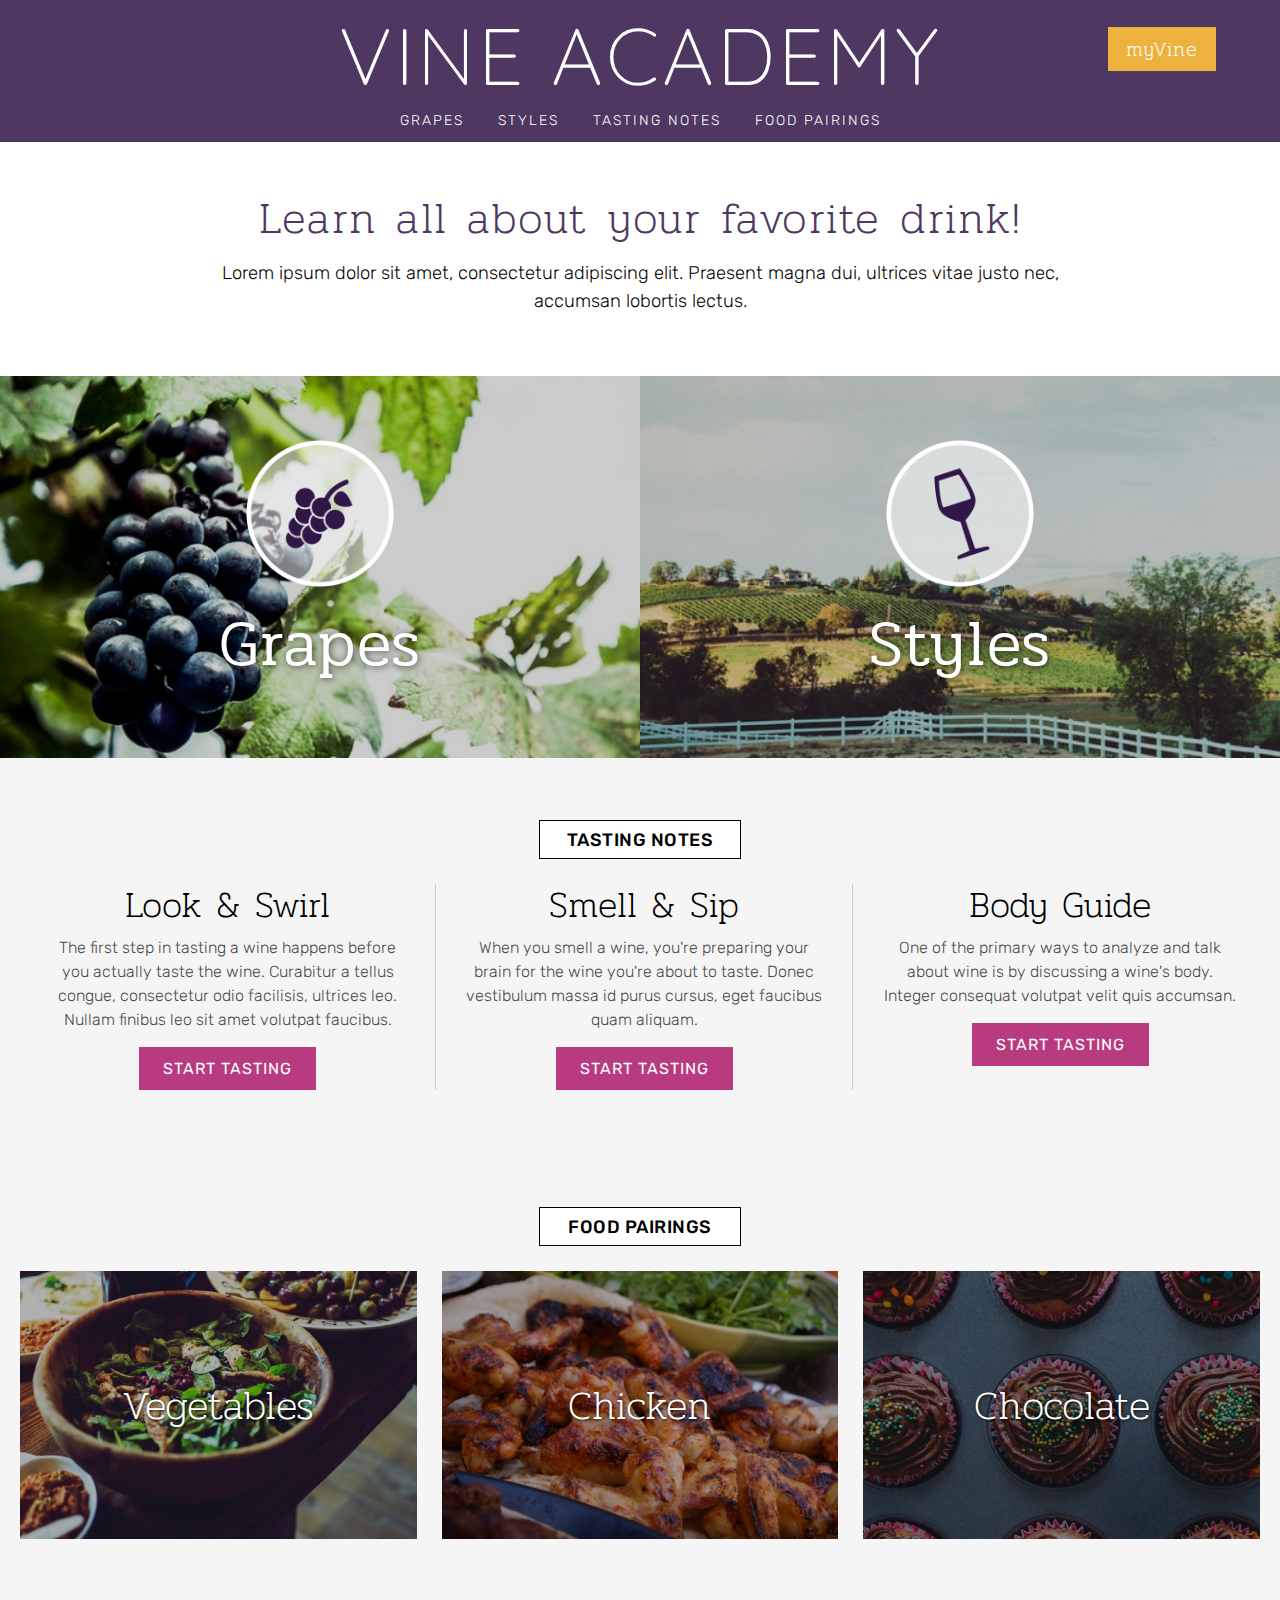
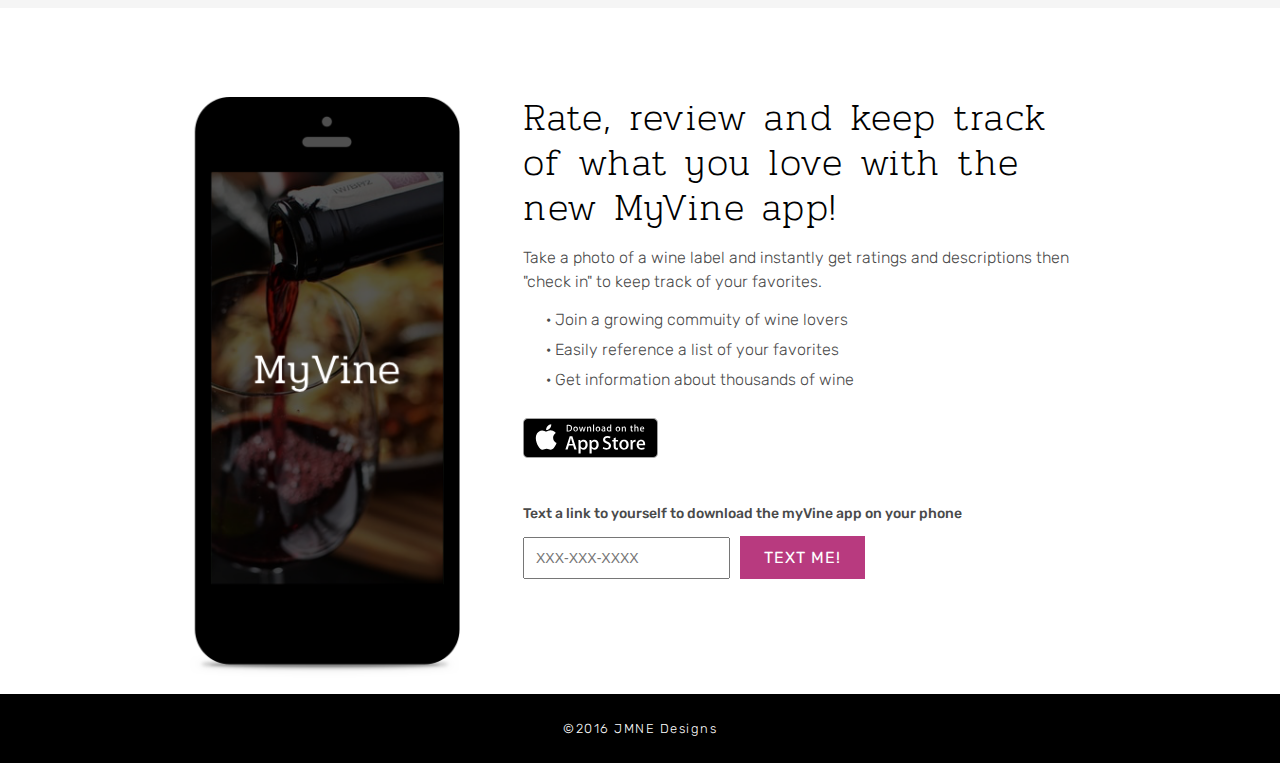
==== commit 1a8d38ff: "minor style tweaks" ====
--- a/index.html
+++ b/index.html
@@ -97,7 +97,7 @@
 						<img class="icon" src="images/grapesIcon_image.png">
 						<!-- <p>Learn About<br><span>Grapes</span></p> -->
 						<p class="grapesTitle">Grapes</p>
-						<p class="grapesDek">Learn all about the different types of grapes.</p>
+						<p class="grapesDek">Learn about the different wine grapes.</p>
 					</div>
 					</a>
 					<a href="winestyles.html">
@@ -105,7 +105,7 @@
 						<img class="icon" src="images/stylesIcon_image.png">
 						<!-- <p>Learn About<br><span>Styles</span></p> -->
 						<p class='stylesTitle'>Styles</p>
-						<p class="stylesDek">Learn all about the different styles of wine.</p>
+						<p class="stylesDek">Learn about the classic styles of wine.</p>
 					</div>
 					</a>
 				</div>
@@ -194,7 +194,7 @@
 							<img src="images/app.png" alt="App Image" class="appImage">
 						</div>
 						<div id="appCopy" class="alignleft">
-							<h2>Rate, review and keep track of what you love with the new myVine app!</h2>
+							<h2>Rate, review and keep track of what you love with the new MyVine app!</h2>
 							<p>Take a photo of a wine label and instantly get ratings and descriptions then "check in" to keep track of your favorites.</p>
 							<p class="bullets">&middot; Join a growing commuity of wine lovers<br>
 								&middot; Easily reference a list of your favorites<br>
--- a/css/styles.css
+++ b/css/styles.css
@@ -427,6 +427,7 @@
     line-height: 1.75;
     text-shadow: 1px 1px 7px rgba(0, 0, 0, .6);
     text-align: center;
+    /*text-transform: uppercase;*/
     padding: 4% 8% 4% 8%;
 	background: linear-gradient(bottom, rgba(0,0,0,.9), rgba(0,0,0,0));
   	background: -webkit-linear-gradient(bottom, rgba(0,0,0,.9), rgba(0,0,0,0));
@@ -832,24 +833,23 @@
 	}
 
 	.sectionTitleBox h5 {
-		font-size: 15px;
+		font-size: 14px;
 	}
 
   /* tasting wine touts */
 	.tout {
-		width: 85%;
+		width: 90%;
     	border: none;
     	display: block;
-    	margin: 0 auto 30px auto;
+    	margin: 0 auto 40px auto;
     	float: none;
 	}
 	.toutContainer h2 {
 		padding: 0;
 	}
 	.toutContainer p {
-		padding: 12px 20px;
-	}
-
+		padding: 12px 0;
+	}
 
   /* pairing touts */
 	.effects .img {
@@ -871,6 +871,12 @@
 		line-height: 1.5;
 		padding: 15% 8% 6% 8%;
 	}
+
+  /* buttons */
+	button a {
+		font-size: 15px;
+		padding: 5px;
+	}
 }
 
 
@@ -920,10 +926,12 @@
 	#intro h2 {
 		font-size: 2.25em;
 		margin-top: 50px;
+		padding-right: 2%;
+    	padding-left: 2%;
 	}
 	#intro p {
 		font-size: 16px;
-		padding: 2% 0% 3% 0%;
+		padding: 2% 2% 3% 2%;
 	}
 
   /* pairing touts */
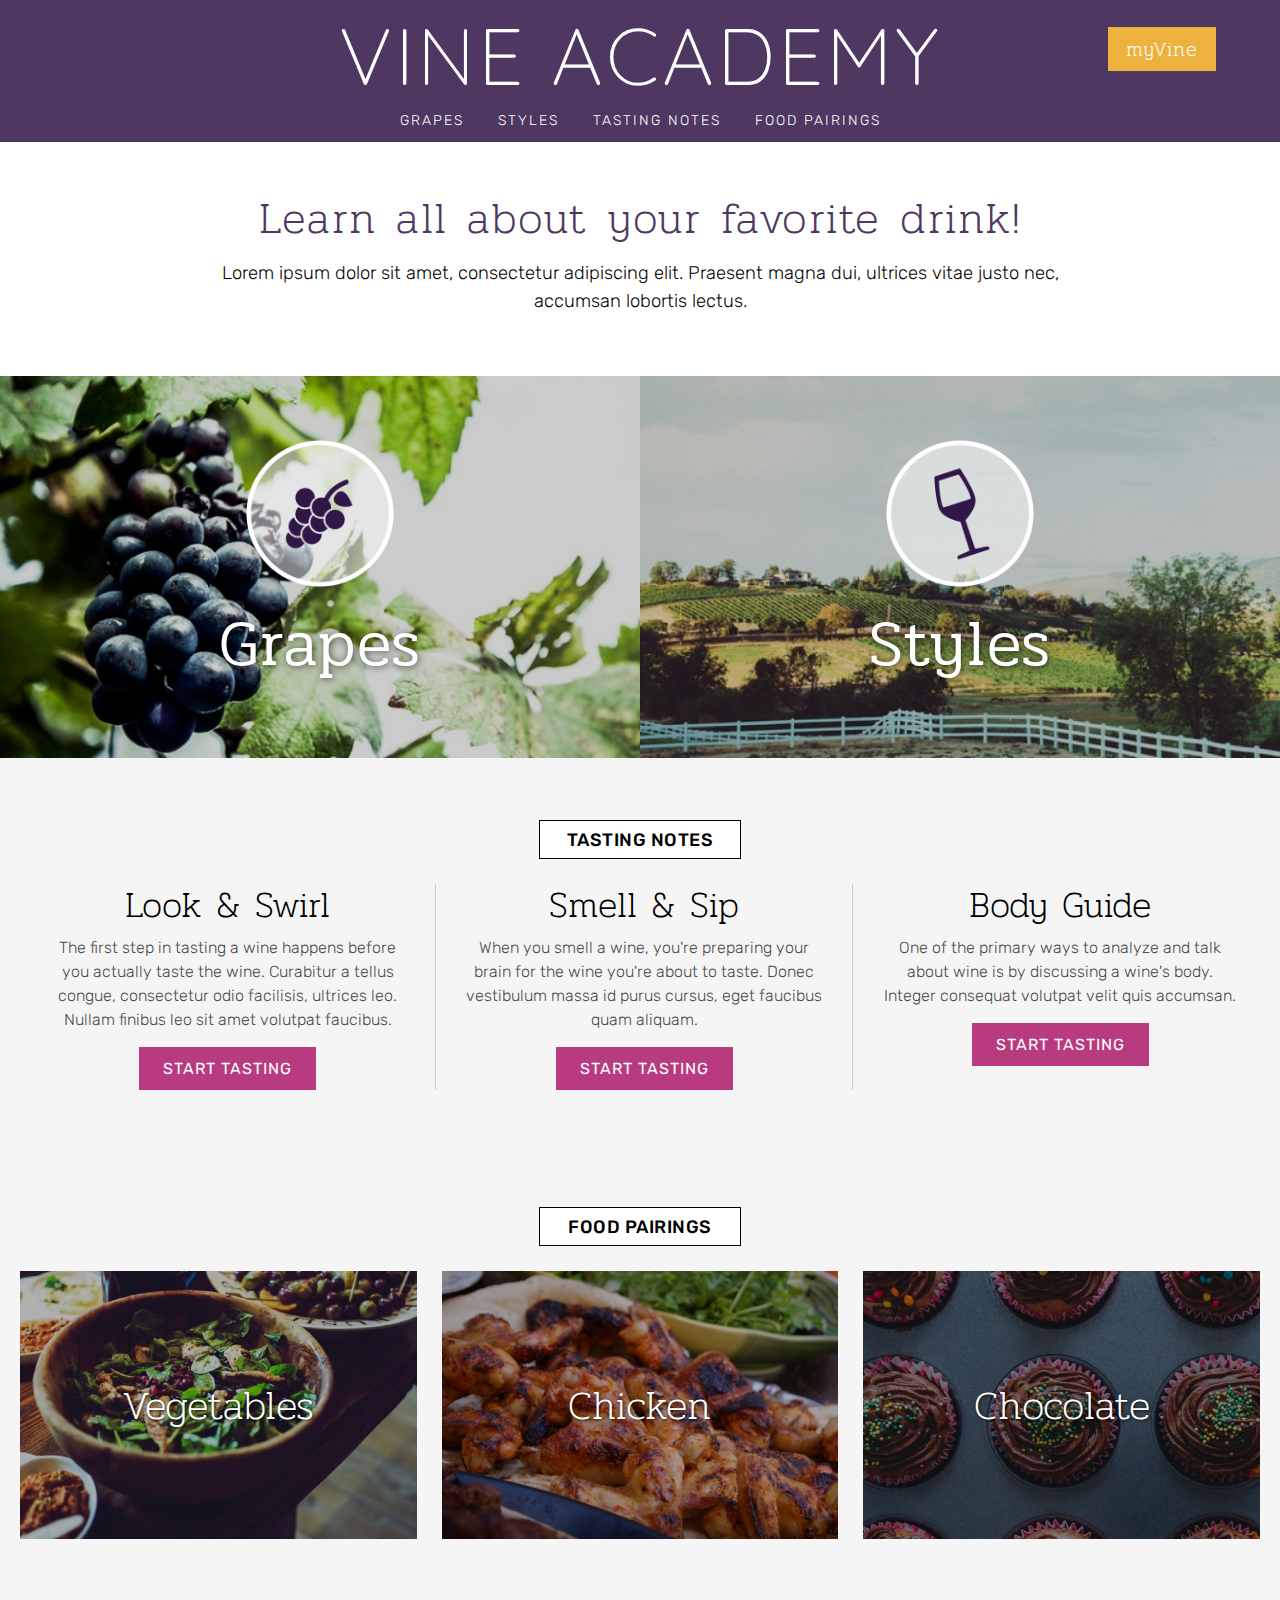
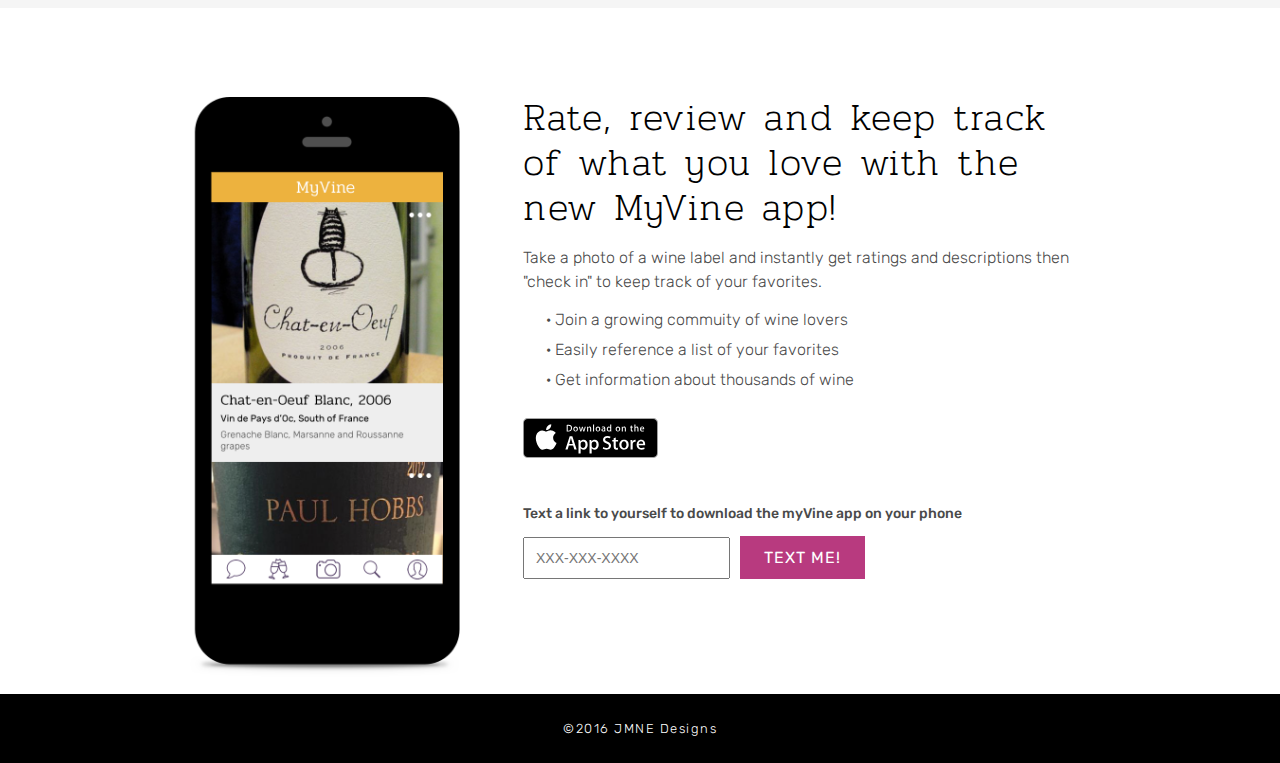
==== commit 73928939: "updates to app tout" ====
--- a/index.html
+++ b/index.html
@@ -191,7 +191,7 @@
 					<section class="appSection">
 						<!-- <section class="appContent"> -->
 						<div class="device alignleft">
-							<img src="images/app.png" alt="App Image" class="appImage">
+							<img src="images/app2.png" alt="App Image" class="appImage">
 						</div>
 						<div id="appCopy" class="alignleft">
 							<h2>Rate, review and keep track of what you love with the new MyVine app!</h2>
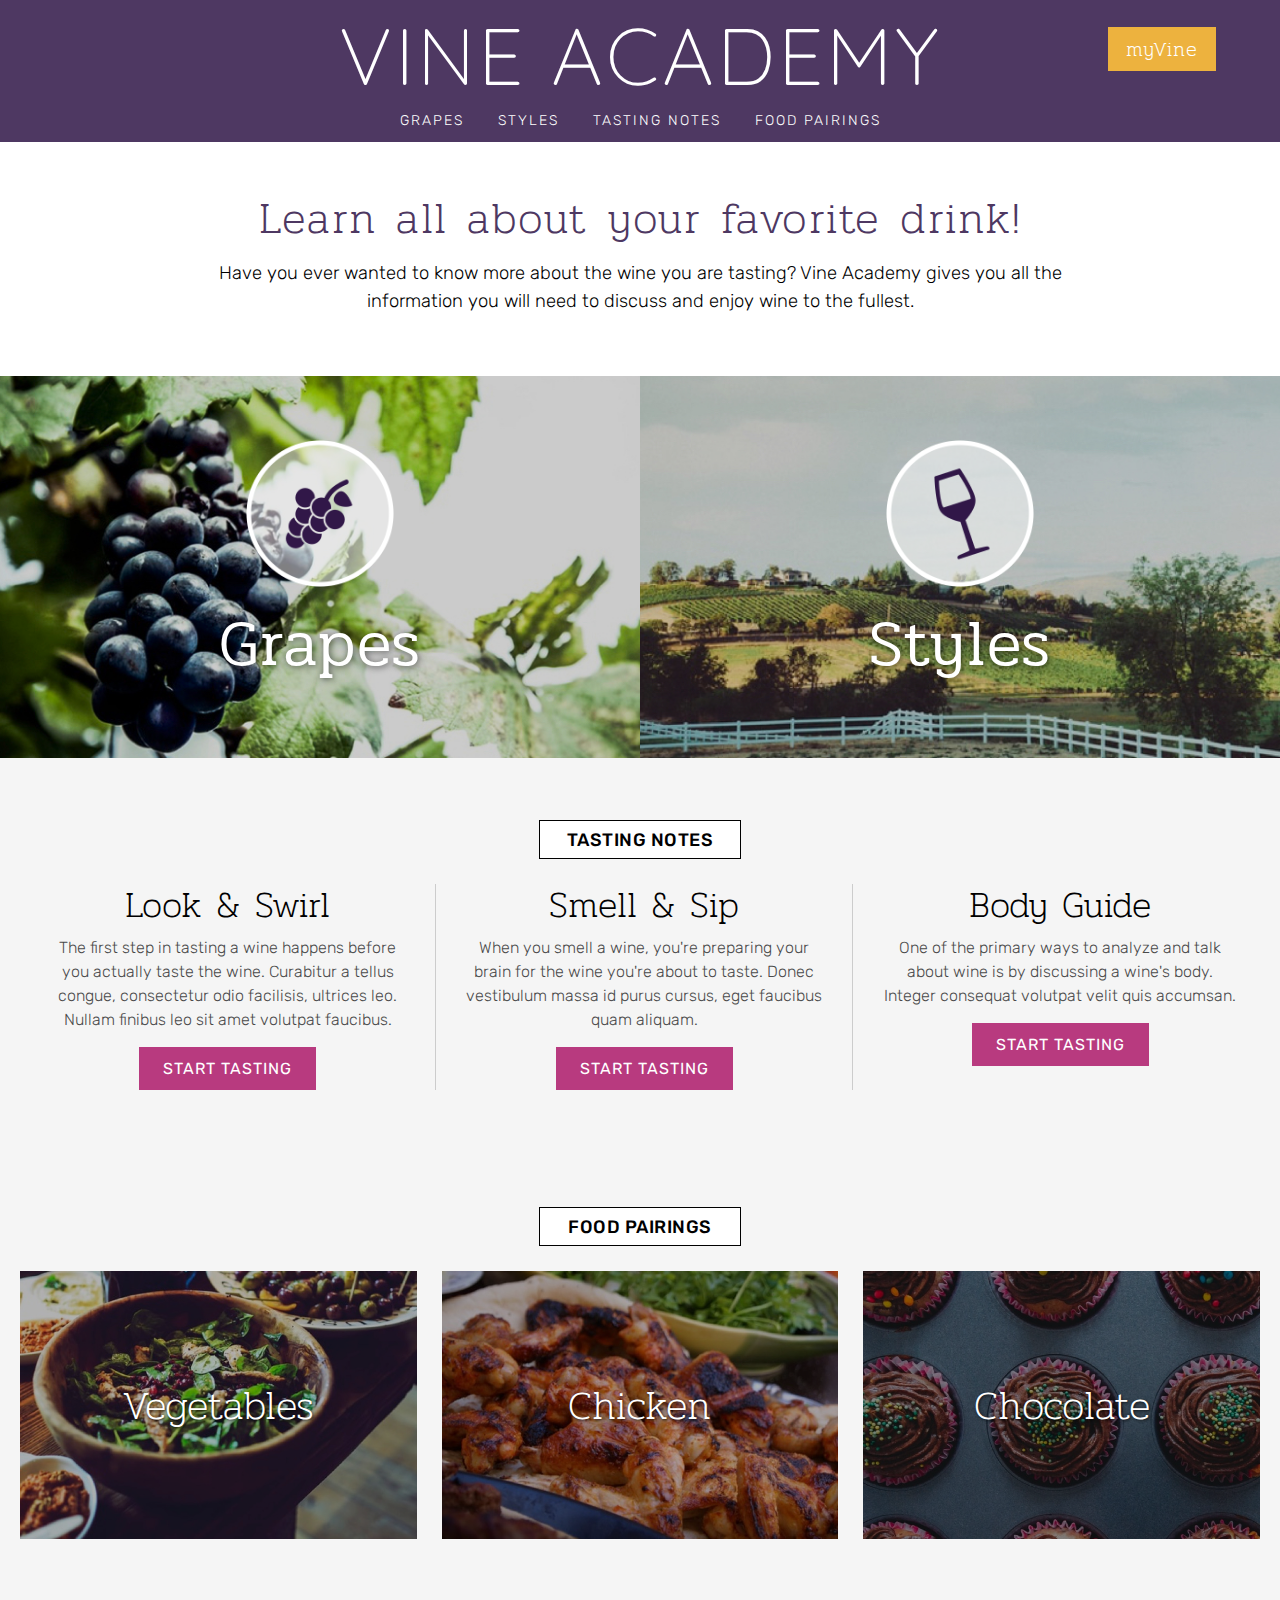
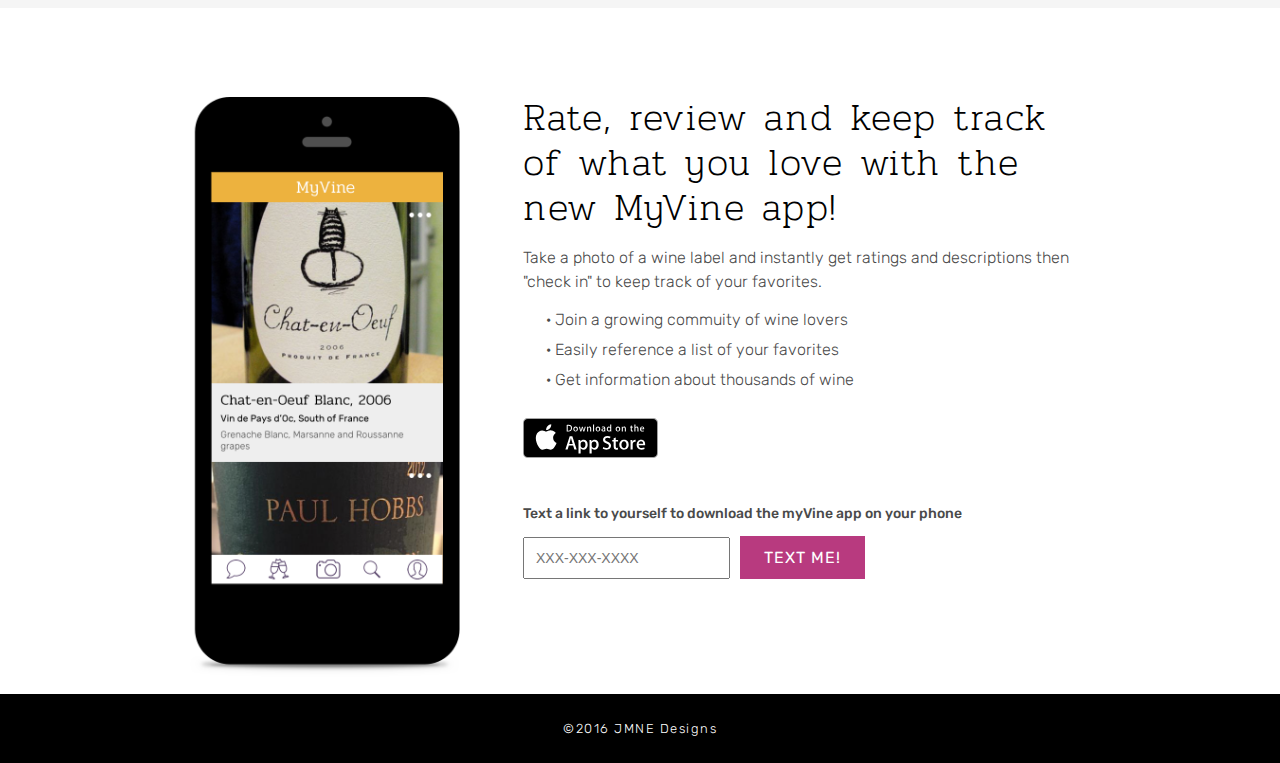
==== commit cbbf659f: "copy edits" ====
--- a/index.html
+++ b/index.html
@@ -3,7 +3,7 @@
 <head>
 	<title>Vine Academy</title>
 
-	<meta name="description" content="Learn all about wine">
+	<meta name="description" content="Looking to learn about the basics of wine? We have it all covered here for you.">
 	<meta name="viewport" content="width=device-width, initial-scale=1">
 
 	<link href="https://fonts.googleapis.com/css?family=Pridi:200,300,400|Quicksand|Rubik:300,400,500" rel="stylesheet">
@@ -84,7 +84,7 @@
 			<section class="wrapper">
 				<div id="intro" class="clear">
 					<h2>Learn all about your favorite drink!</h2>
-					<p>Lorem ipsum dolor sit amet, consectetur adipiscing elit. Praesent magna dui, ultrices vitae justo nec, accumsan lobortis lectus.</p>
+					<p>Have you ever wanted to know more about the wine you are tasting? Vine Academy gives you all the information you will need to discuss and enjoy wine to the fullest.</p>
 				</div>
 			</section><!-- INTRO -->
 
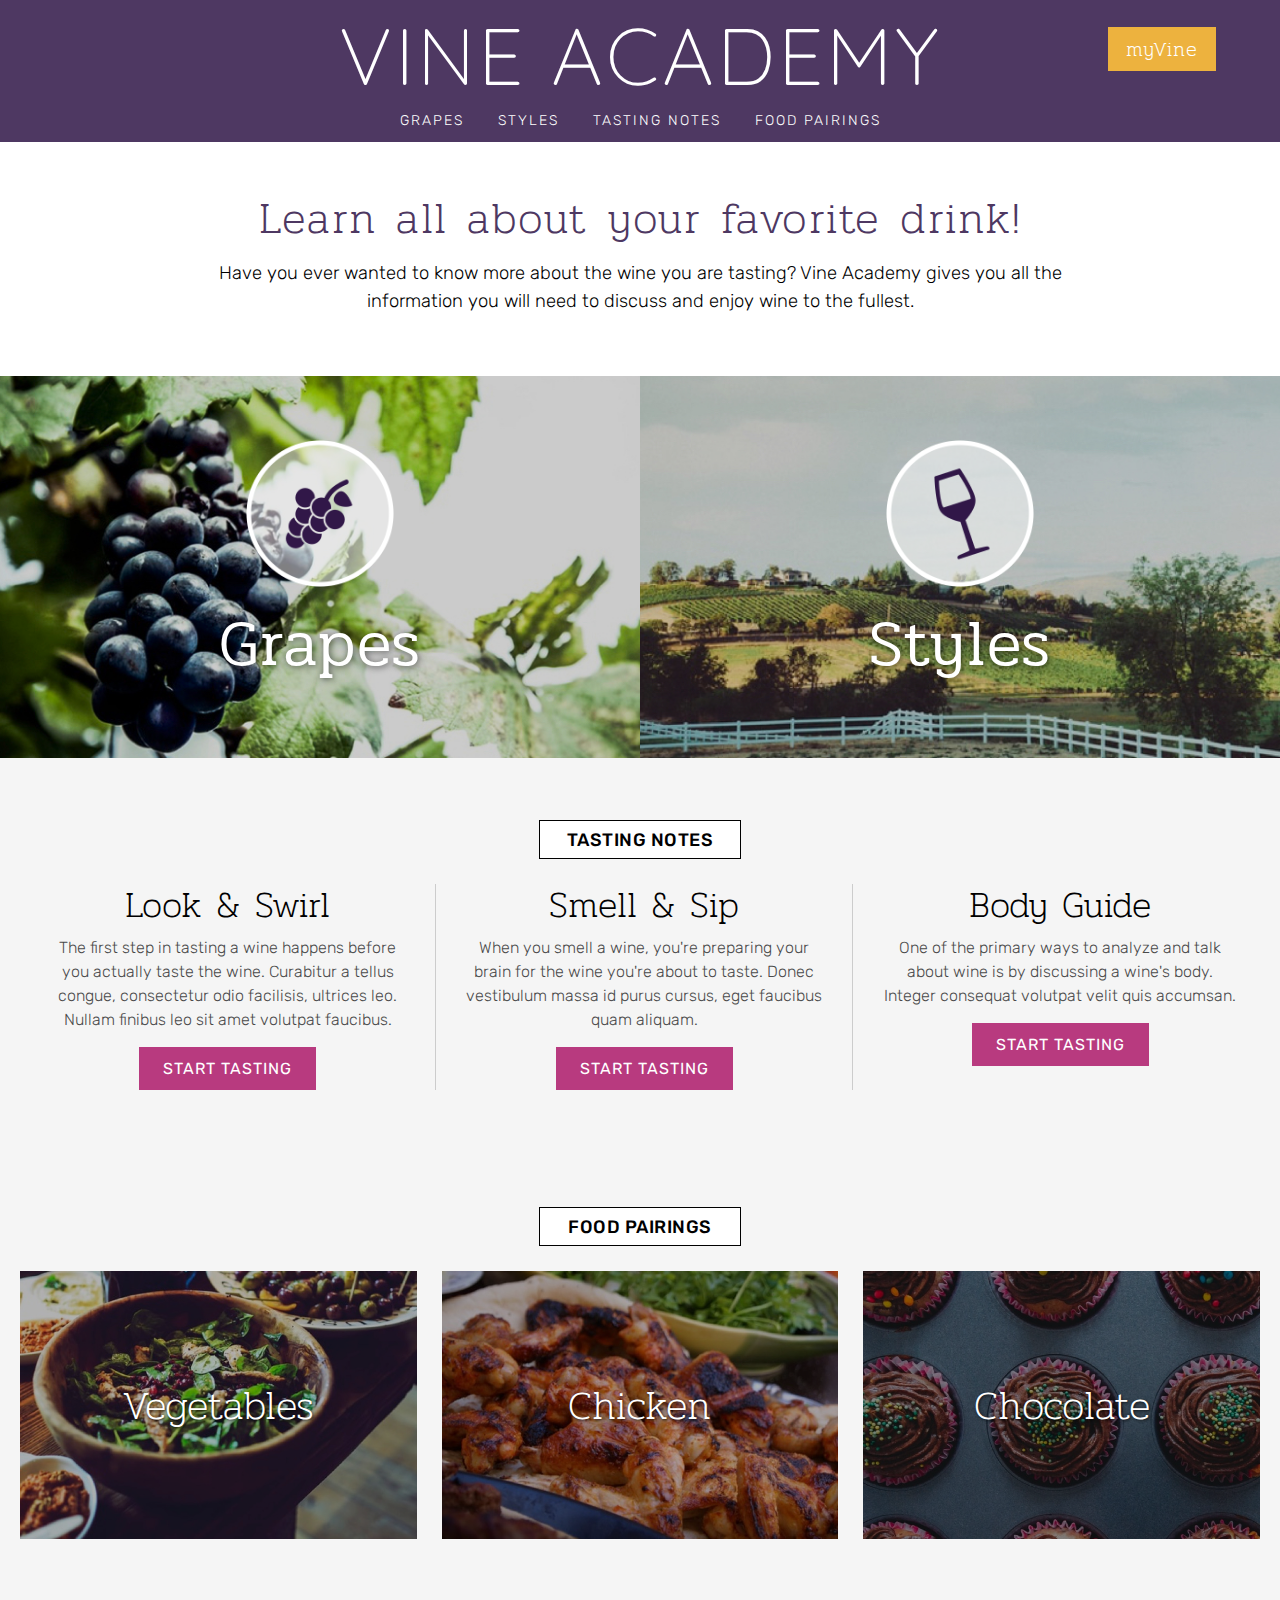
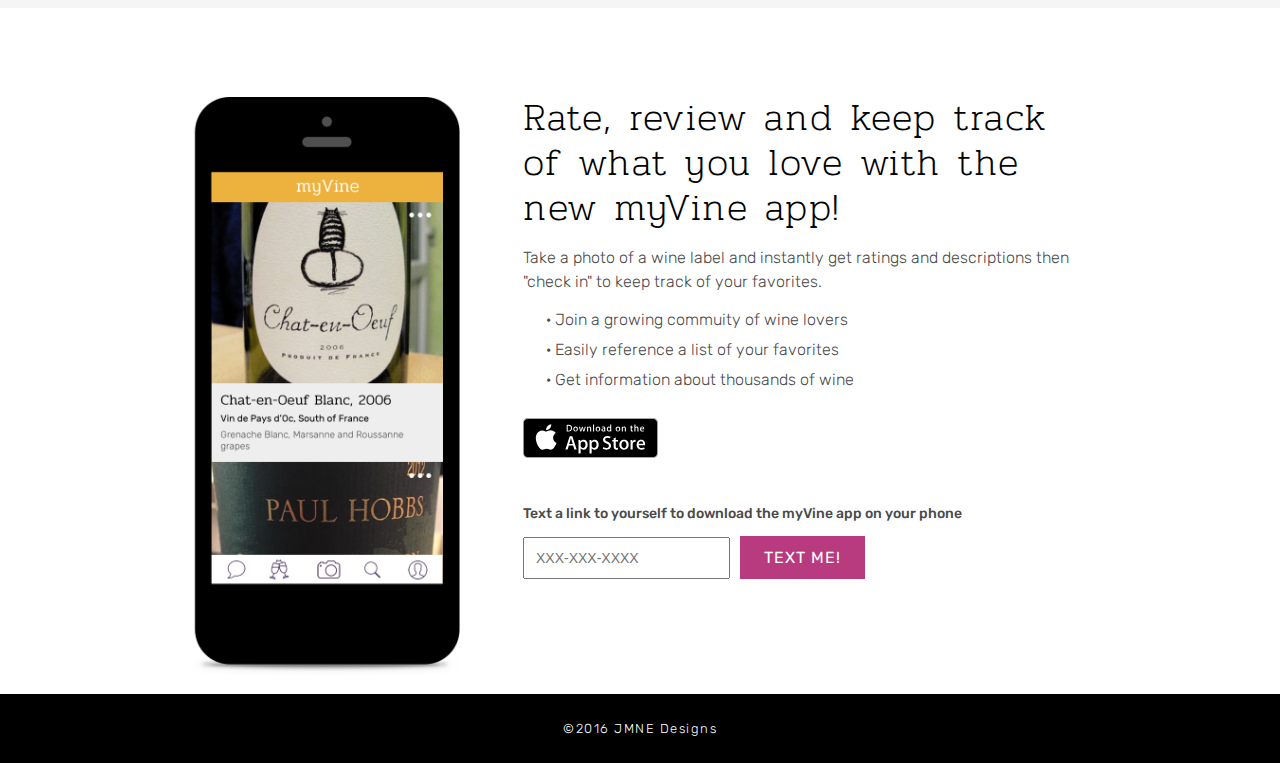
==== commit dfd291fe: "more copy edits" ====
--- a/index.html
+++ b/index.html
@@ -3,7 +3,7 @@
 <head>
 	<title>Vine Academy</title>
 
-	<meta name="description" content="Looking to learn about the basics of wine? We have it all covered here for you.">
+	<meta name="description" content="Have you ever wanted to know more about the wine you are tasting? Vine Academy gives you all the information you will need to discuss and enjoy wine to the fullest.">
 	<meta name="viewport" content="width=device-width, initial-scale=1">
 
 	<link href="https://fonts.googleapis.com/css?family=Pridi:200,300,400|Quicksand|Rubik:300,400,500" rel="stylesheet">
@@ -194,7 +194,7 @@
 							<img src="images/app2.png" alt="App Image" class="appImage">
 						</div>
 						<div id="appCopy" class="alignleft">
-							<h2>Rate, review and keep track of what you love with the new MyVine app!</h2>
+							<h2>Rate, review and keep track of what you love with the new myVine app!</h2>
 							<p>Take a photo of a wine label and instantly get ratings and descriptions then "check in" to keep track of your favorites.</p>
 							<p class="bullets">&middot; Join a growing commuity of wine lovers<br>
 								&middot; Easily reference a list of your favorites<br>
